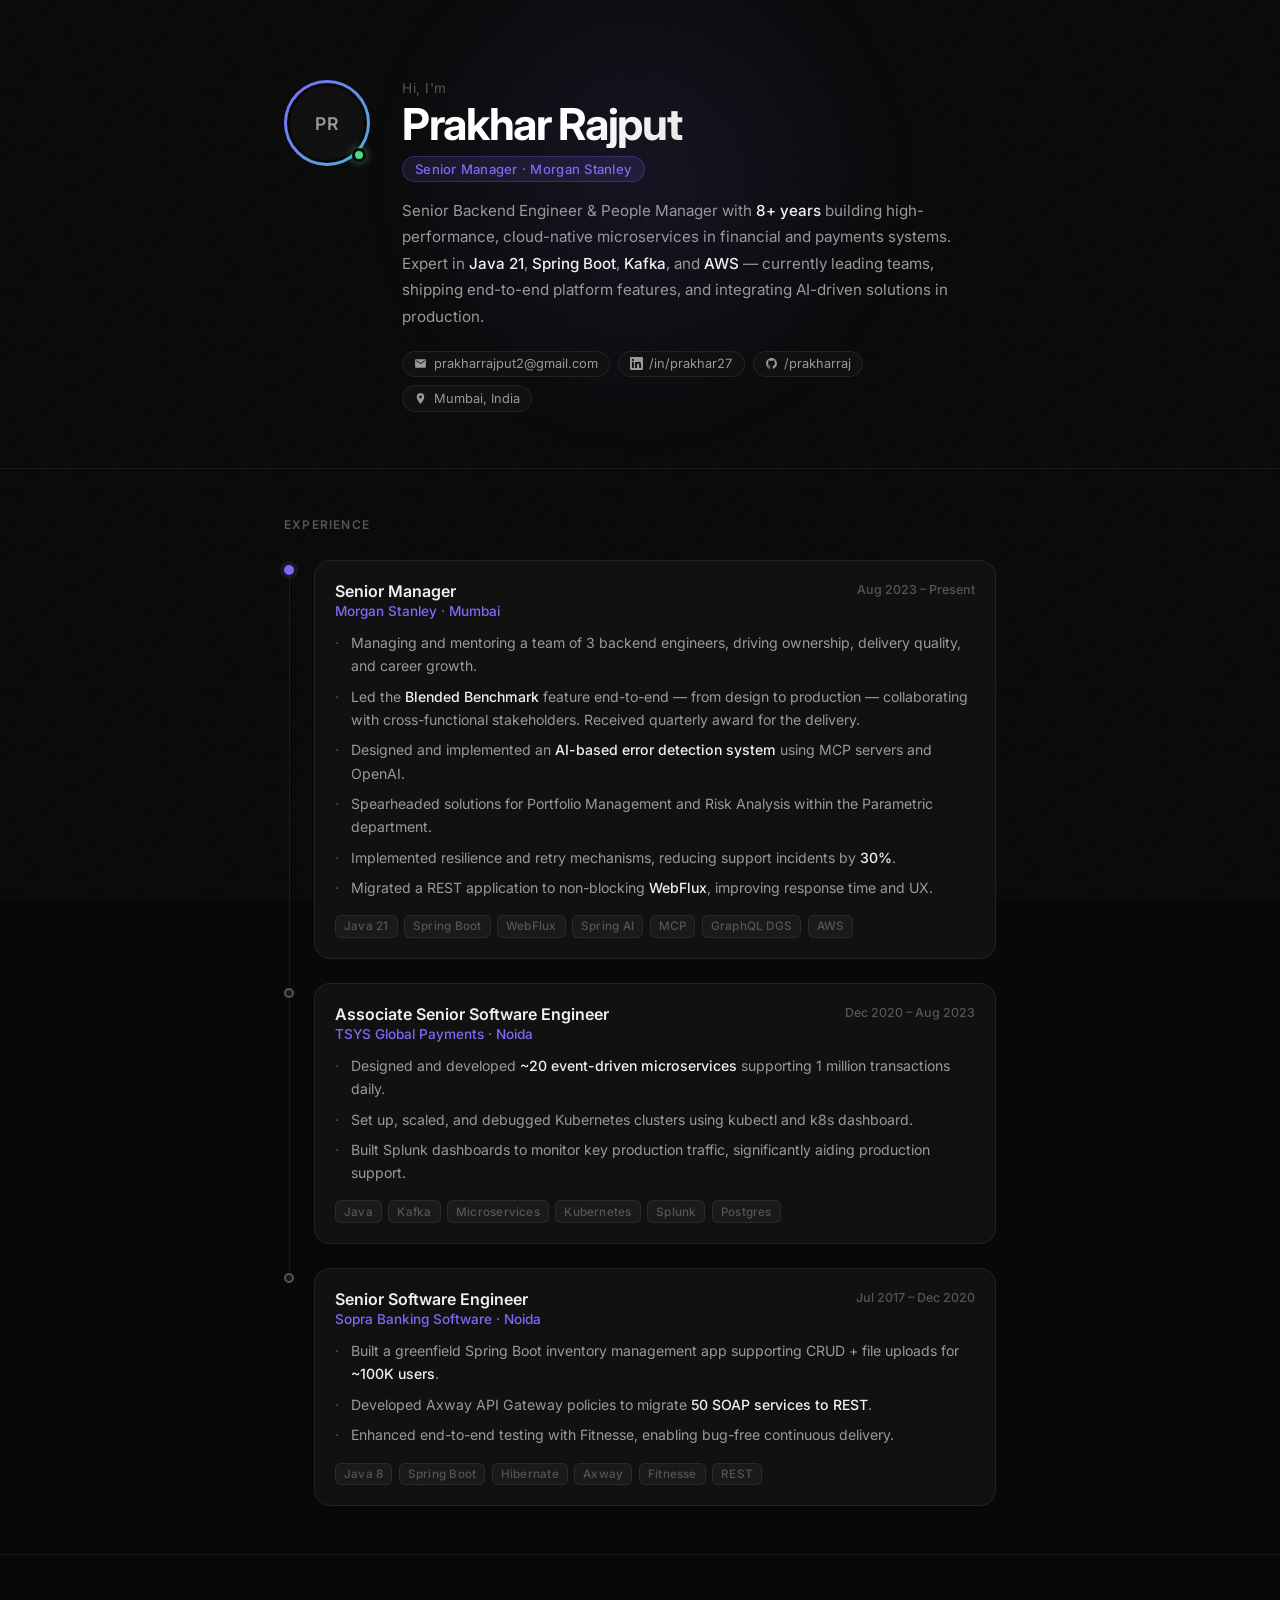
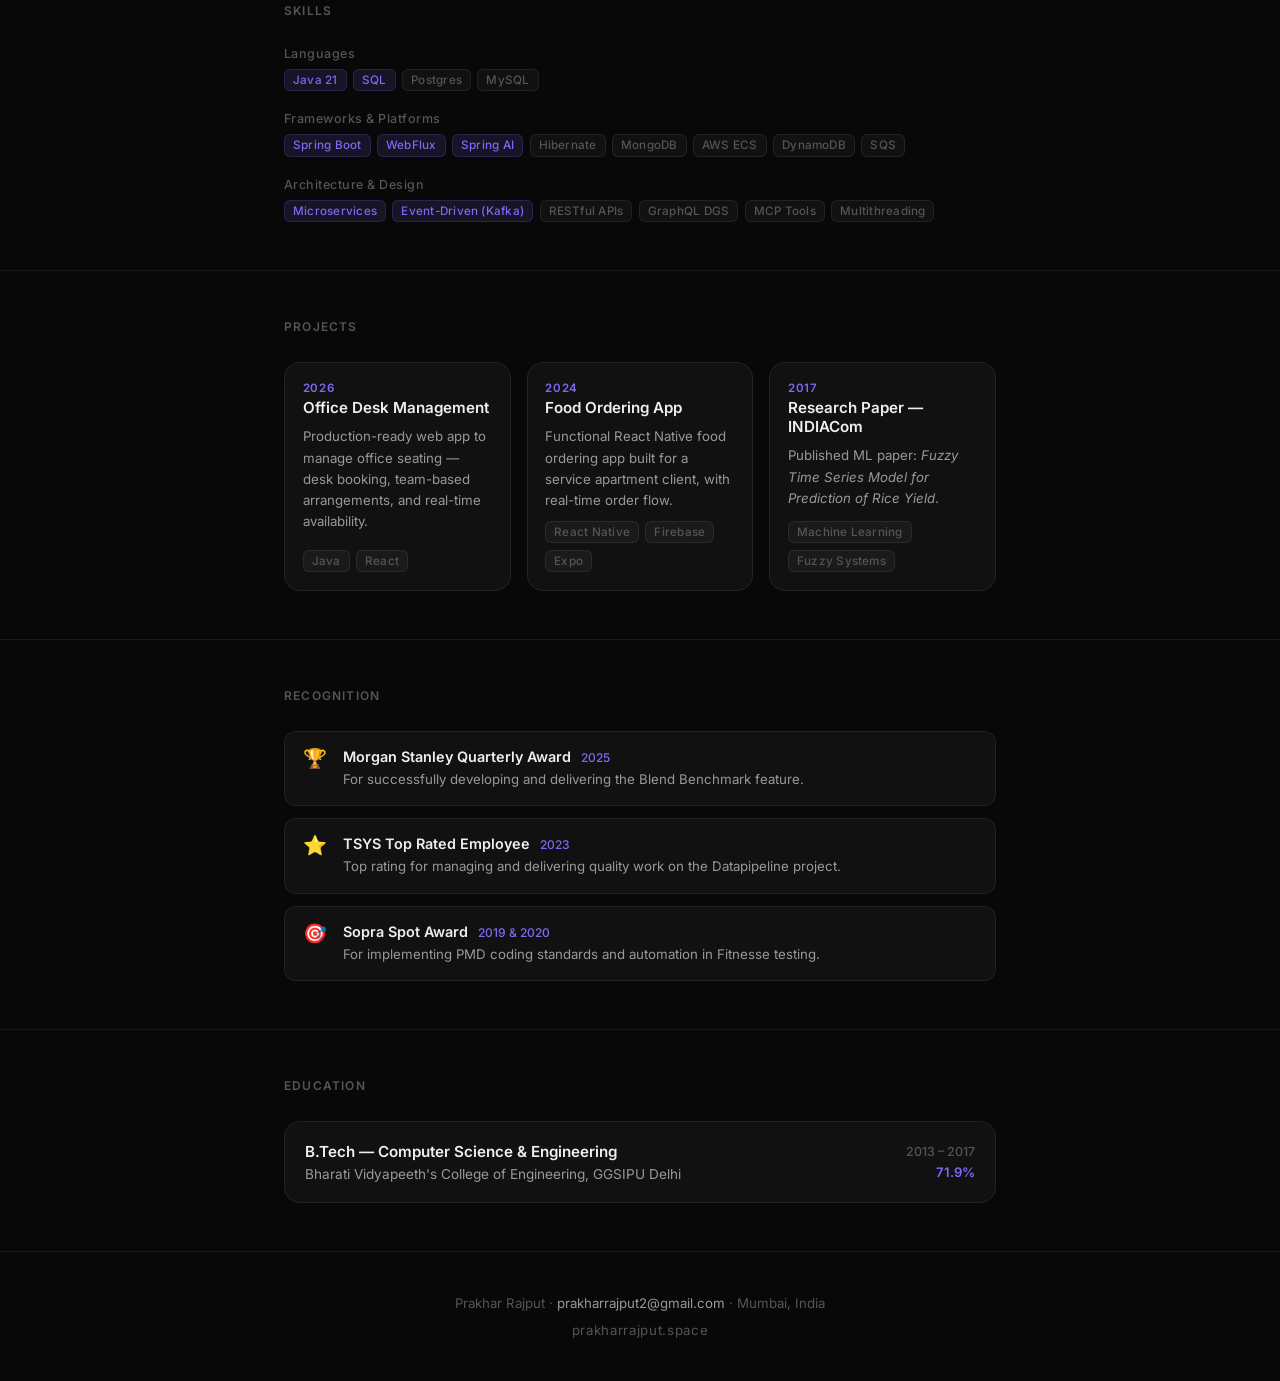
==== public/index.html @ 3f90a5e6 "fix: move site files to public/ to exclude node_modules from assets Co-authored-by: Cursor <cursorag" ====
<!DOCTYPE html>
<html lang="en">
<head>
  <meta charset="UTF-8" />
  <meta name="viewport" content="width=device-width, initial-scale=1.0" />
  <title>Prakhar Rajput — Senior Backend Engineer</title>
  <meta name="description" content="Senior Backend Engineer & People Manager with 8+ years in fintech. Java, Spring Boot, Kafka, AWS, AI." />
  <link rel="stylesheet" href="styles.css" />
  <link rel="preconnect" href="https://fonts.googleapis.com" />
  <link rel="preconnect" href="https://fonts.gstatic.com" crossorigin />
  <link href="https://fonts.googleapis.com/css2?family=Inter:wght@300;400;500;600;700&display=swap" rel="stylesheet" />
</head>
<body>
  <div class="noise"></div>

  <!-- ── HERO ── -->
  <section class="hero-section">
    <div class="container">
      <div class="hero-inner">
        <div class="avatar-wrap">
          <div class="avatar-ring">
            <div class="avatar">PR</div>
          </div>
          <div class="status-dot"></div>
        </div>

        <div class="hero-text">
          <p class="greeting">Hi, I'm</p>
          <h1 class="name">Prakhar Rajput</h1>
          <p class="title-badge">Senior Manager · Morgan Stanley</p>
          <p class="bio">
            Senior Backend Engineer &amp; People Manager with <strong>8+ years</strong> building
            high-performance, cloud-native microservices in financial and payments systems.
            Expert in <strong>Java 21</strong>, <strong>Spring Boot</strong>, <strong>Kafka</strong>, and <strong>AWS</strong> —
            currently leading teams, shipping end-to-end platform features,
            and integrating AI-driven solutions in production.
          </p>

          <div class="contact-row">
            <a href="mailto:prakharrajput2@gmail.com" class="contact-chip">
              <svg viewBox="0 0 24 24" fill="currentColor"><path d="M20 4H4c-1.1 0-2 .9-2 2v12c0 1.1.9 2 2 2h16c1.1 0 2-.9 2-2V6c0-1.1-.9-2-2-2zm0 4l-8 5-8-5V6l8 5 8-5v2z"/></svg>
              prakharrajput2@gmail.com
            </a>
            <a href="https://linkedin.com/in/prakhar27" target="_blank" rel="noopener" class="contact-chip">
              <svg viewBox="0 0 24 24" fill="currentColor"><path d="M20.447 20.452h-3.554v-5.569c0-1.328-.027-3.037-1.852-3.037-1.853 0-2.136 1.445-2.136 2.939v5.667H9.351V9h3.414v1.561h.046c.477-.9 1.637-1.85 3.37-1.85 3.601 0 4.267 2.37 4.267 5.455v6.286zM5.337 7.433a2.062 2.062 0 01-2.063-2.065 2.064 2.064 0 112.063 2.065zm1.782 13.019H3.555V9h3.564v11.452zM22.225 0H1.771C.792 0 0 .774 0 1.729v20.542C0 23.227.792 24 1.771 24h20.451C23.2 24 24 23.227 24 22.271V1.729C24 .774 23.2 0 22.222 0h.003z"/></svg>
              /in/prakhar27
            </a>
            <a href="https://github.com/prakharraj" target="_blank" rel="noopener" class="contact-chip">
              <svg viewBox="0 0 24 24" fill="currentColor"><path d="M12 2C6.477 2 2 6.484 2 12.017c0 4.425 2.865 8.18 6.839 9.504.5.092.682-.217.682-.483 0-.237-.008-.868-.013-1.703-2.782.605-3.369-1.343-3.369-1.343-.454-1.158-1.11-1.466-1.11-1.466-.908-.62.069-.608.069-.608 1.003.07 1.531 1.032 1.531 1.032.892 1.53 2.341 1.088 2.91.832.092-.647.35-1.088.636-1.338-2.22-.253-4.555-1.113-4.555-4.951 0-1.093.39-1.988 1.029-2.688-.103-.253-.446-1.272.098-2.65 0 0 .84-.27 2.75 1.026A9.564 9.564 0 0112 6.844c.85.004 1.705.115 2.504.337 1.909-1.296 2.747-1.027 2.747-1.027.546 1.379.202 2.398.1 2.651.64.7 1.028 1.595 1.028 2.688 0 3.848-2.339 4.695-4.566 4.943.359.309.678.92.678 1.855 0 1.338-.012 2.419-.012 2.747 0 .268.18.58.688.482A10.019 10.019 0 0022 12.017C22 6.484 17.522 2 12 2z"/></svg>
              /prakharraj
            </a>
            <span class="contact-chip location">
              <svg viewBox="0 0 24 24" fill="currentColor"><path d="M12 2C8.13 2 5 5.13 5 9c0 5.25 7 13 7 13s7-7.75 7-13c0-3.87-3.13-7-7-7zm0 9.5c-1.38 0-2.5-1.12-2.5-2.5s1.12-2.5 2.5-2.5 2.5 1.12 2.5 2.5-1.12 2.5-2.5 2.5z"/></svg>
              Mumbai, India
            </span>
          </div>
        </div>
      </div>
    </div>
  </section>

  <!-- ── EXPERIENCE ── -->
  <section class="section">
    <div class="container">
      <h2 class="section-title">Experience</h2>
      <div class="timeline">

        <div class="timeline-item">
          <div class="timeline-dot current"></div>
          <div class="timeline-card">
            <div class="job-header">
              <div>
                <h3 class="job-title">Senior Manager</h3>
                <p class="company">Morgan Stanley · Mumbai</p>
              </div>
              <span class="tenure">Aug 2023 – Present</span>
            </div>
            <ul class="bullets">
              <li>Managing and mentoring a team of 3 backend engineers, driving ownership, delivery quality, and career growth.</li>
              <li>Led the <strong>Blended Benchmark</strong> feature end-to-end — from design to production — collaborating with cross-functional stakeholders. Received quarterly award for the delivery.</li>
              <li>Designed and implemented an <strong>AI-based error detection system</strong> using MCP servers and OpenAI.</li>
              <li>Spearheaded solutions for Portfolio Management and Risk Analysis within the Parametric department.</li>
              <li>Implemented resilience and retry mechanisms, reducing support incidents by <strong>30%</strong>.</li>
              <li>Migrated a REST application to non-blocking <strong>WebFlux</strong>, improving response time and UX.</li>
            </ul>
            <div class="tag-row">
              <span class="tag">Java 21</span><span class="tag">Spring Boot</span><span class="tag">WebFlux</span><span class="tag">Spring AI</span><span class="tag">MCP</span><span class="tag">GraphQL DGS</span><span class="tag">AWS</span>
            </div>
          </div>
        </div>

        <div class="timeline-item">
          <div class="timeline-dot"></div>
          <div class="timeline-card">
            <div class="job-header">
              <div>
                <h3 class="job-title">Associate Senior Software Engineer</h3>
                <p class="company">TSYS Global Payments · Noida</p>
              </div>
              <span class="tenure">Dec 2020 – Aug 2023</span>
            </div>
            <ul class="bullets">
              <li>Designed and developed <strong>~20 event-driven microservices</strong> supporting 1 million transactions daily.</li>
              <li>Set up, scaled, and debugged Kubernetes clusters using kubectl and k8s dashboard.</li>
              <li>Built Splunk dashboards to monitor key production traffic, significantly aiding production support.</li>
            </ul>
            <div class="tag-row">
              <span class="tag">Java</span><span class="tag">Kafka</span><span class="tag">Microservices</span><span class="tag">Kubernetes</span><span class="tag">Splunk</span><span class="tag">Postgres</span>
            </div>
          </div>
        </div>

        <div class="timeline-item">
          <div class="timeline-dot"></div>
          <div class="timeline-card">
            <div class="job-header">
              <div>
                <h3 class="job-title">Senior Software Engineer</h3>
                <p class="company">Sopra Banking Software · Noida</p>
              </div>
              <span class="tenure">Jul 2017 – Dec 2020</span>
            </div>
            <ul class="bullets">
              <li>Built a greenfield Spring Boot inventory management app supporting CRUD + file uploads for <strong>~100K users</strong>.</li>
              <li>Developed Axway API Gateway policies to migrate <strong>50 SOAP services to REST</strong>.</li>
              <li>Enhanced end-to-end testing with Fitnesse, enabling bug-free continuous delivery.</li>
            </ul>
            <div class="tag-row">
              <span class="tag">Java 8</span><span class="tag">Spring Boot</span><span class="tag">Hibernate</span><span class="tag">Axway</span><span class="tag">Fitnesse</span><span class="tag">REST</span>
            </div>
          </div>
        </div>

      </div>
    </div>
  </section>

  <!-- ── SKILLS ── -->
  <section class="section">
    <div class="container">
      <h2 class="section-title">Skills</h2>
      <div class="skills-grid">
        <div class="skill-group">
          <p class="skill-label">Languages</p>
          <div class="tag-row">
            <span class="tag accent">Java 21</span>
            <span class="tag accent">SQL</span>
            <span class="tag">Postgres</span>
            <span class="tag">MySQL</span>
          </div>
        </div>
        <div class="skill-group">
          <p class="skill-label">Frameworks & Platforms</p>
          <div class="tag-row">
            <span class="tag accent">Spring Boot</span>
            <span class="tag accent">WebFlux</span>
            <span class="tag accent">Spring AI</span>
            <span class="tag">Hibernate</span>
            <span class="tag">MongoDB</span>
            <span class="tag">AWS ECS</span>
            <span class="tag">DynamoDB</span>
            <span class="tag">SQS</span>
          </div>
        </div>
        <div class="skill-group">
          <p class="skill-label">Architecture & Design</p>
          <div class="tag-row">
            <span class="tag accent">Microservices</span>
            <span class="tag accent">Event-Driven (Kafka)</span>
            <span class="tag">RESTful APIs</span>
            <span class="tag">GraphQL DGS</span>
            <span class="tag">MCP Tools</span>
            <span class="tag">Multithreading</span>
          </div>
        </div>
      </div>
    </div>
  </section>

  <!-- ── PROJECTS ── -->
  <section class="section">
    <div class="container">
      <h2 class="section-title">Projects</h2>
      <div class="projects-grid">

        <div class="project-card">
          <div class="project-header">
            <span class="project-year">2026</span>
            <h3 class="project-name">Office Desk Management</h3>
          </div>
          <p class="project-desc">Production-ready web app to manage office seating — desk booking, team-based arrangements, and real-time availability.</p>
          <div class="tag-row"><span class="tag">Java</span><span class="tag">React</span></div>
        </div>

        <div class="project-card">
          <div class="project-header">
            <span class="project-year">2024</span>
            <h3 class="project-name">Food Ordering App</h3>
          </div>
          <p class="project-desc">Functional React Native food ordering app built for a service apartment client, with real-time order flow.</p>
          <div class="tag-row"><span class="tag">React Native</span><span class="tag">Firebase</span><span class="tag">Expo</span></div>
        </div>

        <div class="project-card">
          <div class="project-header">
            <span class="project-year">2017</span>
            <h3 class="project-name">Research Paper — INDIACom</h3>
          </div>
          <p class="project-desc">Published ML paper: <em>Fuzzy Time Series Model for Prediction of Rice Yield</em>.</p>
          <div class="tag-row"><span class="tag">Machine Learning</span><span class="tag">Fuzzy Systems</span></div>
        </div>

      </div>
    </div>
  </section>

  <!-- ── ACHIEVEMENTS ── -->
  <section class="section">
    <div class="container">
      <h2 class="section-title">Recognition</h2>
      <div class="awards-list">
        <div class="award-item">
          <div class="award-icon">🏆</div>
          <div>
            <p class="award-title">Morgan Stanley Quarterly Award <span class="award-year">2025</span></p>
            <p class="award-desc">For successfully developing and delivering the Blend Benchmark feature.</p>
          </div>
        </div>
        <div class="award-item">
          <div class="award-icon">⭐</div>
          <div>
            <p class="award-title">TSYS Top Rated Employee <span class="award-year">2023</span></p>
            <p class="award-desc">Top rating for managing and delivering quality work on the Datapipeline project.</p>
          </div>
        </div>
        <div class="award-item">
          <div class="award-icon">🎯</div>
          <div>
            <p class="award-title">Sopra Spot Award <span class="award-year">2019 &amp; 2020</span></p>
            <p class="award-desc">For implementing PMD coding standards and automation in Fitnesse testing.</p>
          </div>
        </div>
      </div>
    </div>
  </section>

  <!-- ── EDUCATION ── -->
  <section class="section">
    <div class="container">
      <h2 class="section-title">Education</h2>
      <div class="edu-card">
        <div>
          <h3 class="edu-degree">B.Tech — Computer Science &amp; Engineering</h3>
          <p class="edu-school">Bharati Vidyapeeth's College of Engineering, GGSIPU Delhi</p>
        </div>
        <div class="edu-meta">
          <span class="tenure">2013 – 2017</span>
          <span class="edu-grade">71.9%</span>
        </div>
      </div>
    </div>
  </section>

  <!-- ── FOOTER ── -->
  <footer class="footer">
    <div class="container">
      <p>Prakhar Rajput · <a href="mailto:prakharrajput2@gmail.com">prakharrajput2@gmail.com</a> · Mumbai, India</p>
      <p class="footer-sub">prakharrajput.space</p>
    </div>
  </footer>

  <script src="app.js"></script>
</body>
</html>
---- public/styles.css ----
*, *::before, *::after {
  box-sizing: border-box;
  margin: 0;
  padding: 0;
}

:root {
  --bg: #080808;
  --surface: #111111;
  --surface-hover: #161616;
  --border: rgba(255, 255, 255, 0.07);
  --border-hover: rgba(255, 255, 255, 0.14);
  --text-primary: #efefef;
  --text-secondary: #999;
  --text-muted: #555;
  --accent: #7c6af7;
  --accent-dim: rgba(124, 106, 247, 0.12);
  --green: #4ade80;
  --radius: 12px;
  --radius-lg: 16px;
}

html {
  font-family: 'Inter', system-ui, -apple-system, sans-serif;
  background: var(--bg);
  color: var(--text-primary);
  scroll-behavior: smooth;
  -webkit-font-smoothing: antialiased;
}

/* noise grain overlay */
.noise {
  position: fixed;
  inset: 0;
  background-image: url("data:image/svg+xml,%3Csvg viewBox='0 0 256 256' xmlns='http://www.w3.org/2000/svg'%3E%3Cfilter id='n'%3E%3CfeTurbulence type='fractalNoise' baseFrequency='0.85' numOctaves='4' stitchTiles='stitch'/%3E%3C/filter%3E%3Crect width='100%25' height='100%25' filter='url(%23n)' opacity='0.035'/%3E%3C/svg%3E");
  background-size: 200px;
  pointer-events: none;
  z-index: 0;
}

.container {
  position: relative;
  z-index: 1;
  width: 100%;
  max-width: 760px;
  margin: 0 auto;
  padding: 0 1.5rem;
}

/* ── HERO ── */
.hero-section {
  padding: 5rem 0 3.5rem;
  position: relative;
}

.hero-section::after {
  content: '';
  position: absolute;
  top: -120px;
  left: 50%;
  transform: translateX(-50%);
  width: 600px;
  height: 600px;
  background: radial-gradient(circle, rgba(124, 106, 247, 0.1) 0%, transparent 65%);
  pointer-events: none;
  z-index: 0;
}

.hero-inner {
  display: flex;
  gap: 2rem;
  align-items: flex-start;
}

.avatar-wrap {
  position: relative;
  flex-shrink: 0;
  opacity: 0;
  animation: fadeUp 0.6s ease 0.05s forwards;
}

.avatar-ring {
  padding: 3px;
  border-radius: 50%;
  background: linear-gradient(135deg, var(--accent), #50b4dc);
}

.avatar {
  width: 80px;
  height: 80px;
  border-radius: 50%;
  background: var(--surface);
  border: 3px solid var(--bg);
  display: flex;
  align-items: center;
  justify-content: center;
  font-size: 1.1rem;
  font-weight: 600;
  letter-spacing: 0.04em;
  color: var(--text-secondary);
}

.status-dot {
  position: absolute;
  bottom: 4px;
  right: 4px;
  width: 14px;
  height: 14px;
  background: var(--green);
  border-radius: 50%;
  border: 3px solid var(--bg);
  box-shadow: 0 0 8px rgba(74, 222, 128, 0.6);
}

.hero-text {
  flex: 1;
  opacity: 0;
  animation: fadeUp 0.6s ease 0.15s forwards;
}

.greeting {
  font-size: 0.85rem;
  color: var(--text-muted);
  margin-bottom: 0.25rem;
  letter-spacing: 0.04em;
}

.name {
  font-size: clamp(2rem, 6vw, 2.75rem);
  font-weight: 700;
  letter-spacing: -0.03em;
  line-height: 1.1;
  background: linear-gradient(135deg, #fff 30%, #aaa);
  -webkit-background-clip: text;
  -webkit-text-fill-color: transparent;
  background-clip: text;
  margin-bottom: 0.45rem;
}

.title-badge {
  display: inline-block;
  font-size: 0.82rem;
  font-weight: 500;
  color: var(--accent);
  background: var(--accent-dim);
  border: 1px solid rgba(124, 106, 247, 0.25);
  border-radius: 99px;
  padding: 0.25rem 0.75rem;
  margin-bottom: 1rem;
  letter-spacing: 0.02em;
}

.bio {
  font-size: 0.95rem;
  line-height: 1.75;
  color: var(--text-secondary);
  margin-bottom: 1.25rem;
}

.bio strong {
  color: var(--text-primary);
  font-weight: 500;
}

.contact-row {
  display: flex;
  flex-wrap: wrap;
  gap: 0.5rem;
}

.contact-chip {
  display: inline-flex;
  align-items: center;
  gap: 0.4rem;
  font-size: 0.8rem;
  color: var(--text-secondary);
  background: var(--surface);
  border: 1px solid var(--border);
  border-radius: 99px;
  padding: 0.3rem 0.7rem;
  text-decoration: none;
  transition: border-color 0.2s, color 0.2s, background 0.2s;
}

.contact-chip svg {
  width: 13px;
  height: 13px;
  flex-shrink: 0;
}

.contact-chip:not(.location):hover {
  border-color: var(--border-hover);
  color: var(--text-primary);
  background: var(--surface-hover);
}

.contact-chip.location {
  cursor: default;
}

/* ── SECTIONS ── */
.section {
  padding: 3rem 0;
  border-top: 1px solid var(--border);
}

.section-title {
  font-size: 0.75rem;
  font-weight: 600;
  letter-spacing: 0.1em;
  text-transform: uppercase;
  color: var(--text-muted);
  margin-bottom: 1.75rem;
}

/* ── TIMELINE ── */
.timeline {
  display: flex;
  flex-direction: column;
  gap: 0;
}

.timeline-item {
  display: flex;
  gap: 1.25rem;
  position: relative;
}

.timeline-item:not(:last-child) .timeline-card {
  margin-bottom: 1.5rem;
}

.timeline-dot {
  flex-shrink: 0;
  margin-top: 0.35rem;
  width: 10px;
  height: 10px;
  border-radius: 50%;
  background: var(--border);
  border: 2px solid var(--text-muted);
  position: relative;
  z-index: 1;
}

.timeline-dot.current {
  background: var(--accent);
  border-color: var(--accent);
  box-shadow: 0 0 0 4px var(--accent-dim);
}

.timeline-item:not(:last-child)::before {
  content: '';
  position: absolute;
  left: 4.5px;
  top: 16px;
  bottom: -4px;
  width: 1px;
  background: var(--border);
}

.timeline-card {
  flex: 1;
  background: var(--surface);
  border: 1px solid var(--border);
  border-radius: var(--radius-lg);
  padding: 1.25rem;
  transition: border-color 0.2s;
}

.timeline-card:hover {
  border-color: var(--border-hover);
}

.job-header {
  display: flex;
  justify-content: space-between;
  align-items: flex-start;
  gap: 1rem;
  margin-bottom: 0.75rem;
  flex-wrap: wrap;
}

.job-title {
  font-size: 1rem;
  font-weight: 600;
  color: var(--text-primary);
  margin-bottom: 0.15rem;
}

.company {
  font-size: 0.85rem;
  color: var(--accent);
  font-weight: 500;
}

.tenure {
  font-size: 0.78rem;
  color: var(--text-muted);
  white-space: nowrap;
  margin-top: 0.1rem;
  font-weight: 500;
}

.bullets {
  list-style: none;
  padding: 0;
  margin: 0 0 1rem;
  display: flex;
  flex-direction: column;
  gap: 0.45rem;
}

.bullets li {
  font-size: 0.88rem;
  line-height: 1.65;
  color: var(--text-secondary);
  padding-left: 1rem;
  position: relative;
}

.bullets li::before {
  content: '·';
  position: absolute;
  left: 0;
  color: var(--text-muted);
}

.bullets li strong {
  color: var(--text-primary);
  font-weight: 500;
}

/* ── TAGS ── */
.tag-row {
  display: flex;
  flex-wrap: wrap;
  gap: 0.4rem;
}

.tag {
  font-size: 0.73rem;
  font-weight: 500;
  color: var(--text-muted);
  background: rgba(255,255,255,0.04);
  border: 1px solid var(--border);
  border-radius: 6px;
  padding: 0.2rem 0.5rem;
  letter-spacing: 0.02em;
}

.tag.accent {
  color: var(--accent);
  background: var(--accent-dim);
  border-color: rgba(124, 106, 247, 0.2);
}

/* ── SKILLS ── */
.skills-grid {
  display: flex;
  flex-direction: column;
  gap: 1.25rem;
}

.skill-group {
  display: flex;
  flex-direction: column;
  gap: 0.5rem;
}

.skill-label {
  font-size: 0.78rem;
  font-weight: 500;
  color: var(--text-muted);
  letter-spacing: 0.04em;
}

/* ── PROJECTS ── */
.projects-grid {
  display: grid;
  grid-template-columns: repeat(auto-fill, minmax(220px, 1fr));
  gap: 1rem;
}

.project-card {
  background: var(--surface);
  border: 1px solid var(--border);
  border-radius: var(--radius-lg);
  padding: 1.1rem;
  display: flex;
  flex-direction: column;
  gap: 0.6rem;
  transition: border-color 0.2s, transform 0.2s;
}

.project-card:hover {
  border-color: var(--border-hover);
  transform: translateY(-2px);
}

.project-header {
  display: flex;
  flex-direction: column;
  gap: 0.2rem;
}

.project-year {
  font-size: 0.72rem;
  font-weight: 600;
  color: var(--accent);
  letter-spacing: 0.06em;
}

.project-name {
  font-size: 0.95rem;
  font-weight: 600;
  color: var(--text-primary);
}

.project-desc {
  font-size: 0.83rem;
  line-height: 1.6;
  color: var(--text-secondary);
  flex: 1;
}

.project-desc em {
  font-style: italic;
  color: var(--text-secondary);
}

/* ── AWARDS ── */
.awards-list {
  display: flex;
  flex-direction: column;
  gap: 0.75rem;
}

.award-item {
  display: flex;
  gap: 1rem;
  align-items: flex-start;
  background: var(--surface);
  border: 1px solid var(--border);
  border-radius: var(--radius);
  padding: 1rem 1.1rem;
}

.award-icon {
  font-size: 1.2rem;
  flex-shrink: 0;
  line-height: 1;
  margin-top: 0.05rem;
}

.award-title {
  font-size: 0.9rem;
  font-weight: 600;
  color: var(--text-primary);
  margin-bottom: 0.25rem;
}

.award-year {
  font-size: 0.75rem;
  font-weight: 500;
  color: var(--accent);
  margin-left: 0.4rem;
}

.award-desc {
  font-size: 0.83rem;
  color: var(--text-secondary);
  line-height: 1.55;
}

/* ── EDUCATION ── */
.edu-card {
  background: var(--surface);
  border: 1px solid var(--border);
  border-radius: var(--radius-lg);
  padding: 1.25rem;
  display: flex;
  justify-content: space-between;
  align-items: flex-start;
  gap: 1rem;
  flex-wrap: wrap;
}

.edu-degree {
  font-size: 0.95rem;
  font-weight: 600;
  color: var(--text-primary);
  margin-bottom: 0.3rem;
}

.edu-school {
  font-size: 0.85rem;
  color: var(--text-secondary);
}

.edu-meta {
  display: flex;
  flex-direction: column;
  align-items: flex-end;
  gap: 0.3rem;
}

.edu-grade {
  font-size: 0.82rem;
  font-weight: 600;
  color: var(--accent);
}

/* ── FOOTER ── */
.footer {
  padding: 2.5rem 0;
  border-top: 1px solid var(--border);
  text-align: center;
}

.footer p {
  font-size: 0.83rem;
  color: var(--text-muted);
  line-height: 1.7;
}

.footer a {
  color: var(--text-secondary);
  text-decoration: none;
  transition: color 0.2s;
}

.footer a:hover {
  color: var(--text-primary);
}

.footer-sub {
  font-size: 0.75rem;
  color: var(--text-muted);
  letter-spacing: 0.05em;
  margin-top: 0.25rem;
}

/* ── ANIMATIONS ── */
@keyframes fadeUp {
  from { opacity: 0; transform: translateY(20px); }
  to   { opacity: 1; transform: translateY(0); }
}

.section {
  opacity: 0;
  animation: fadeUp 0.5s ease forwards;
}

/* ── RESPONSIVE ── */
@media (max-width: 600px) {
  .hero-inner {
    flex-direction: column;
    gap: 1.25rem;
  }

  .hero-section {
    padding: 3rem 0 2.5rem;
  }

  .job-header {
    flex-direction: column;
    gap: 0.25rem;
  }

  .edu-card {
    flex-direction: column;
  }

  .edu-meta {
    align-items: flex-start;
    flex-direction: row;
    gap: 0.75rem;
  }

  .projects-grid {
    grid-template-columns: 1fr;
  }
}
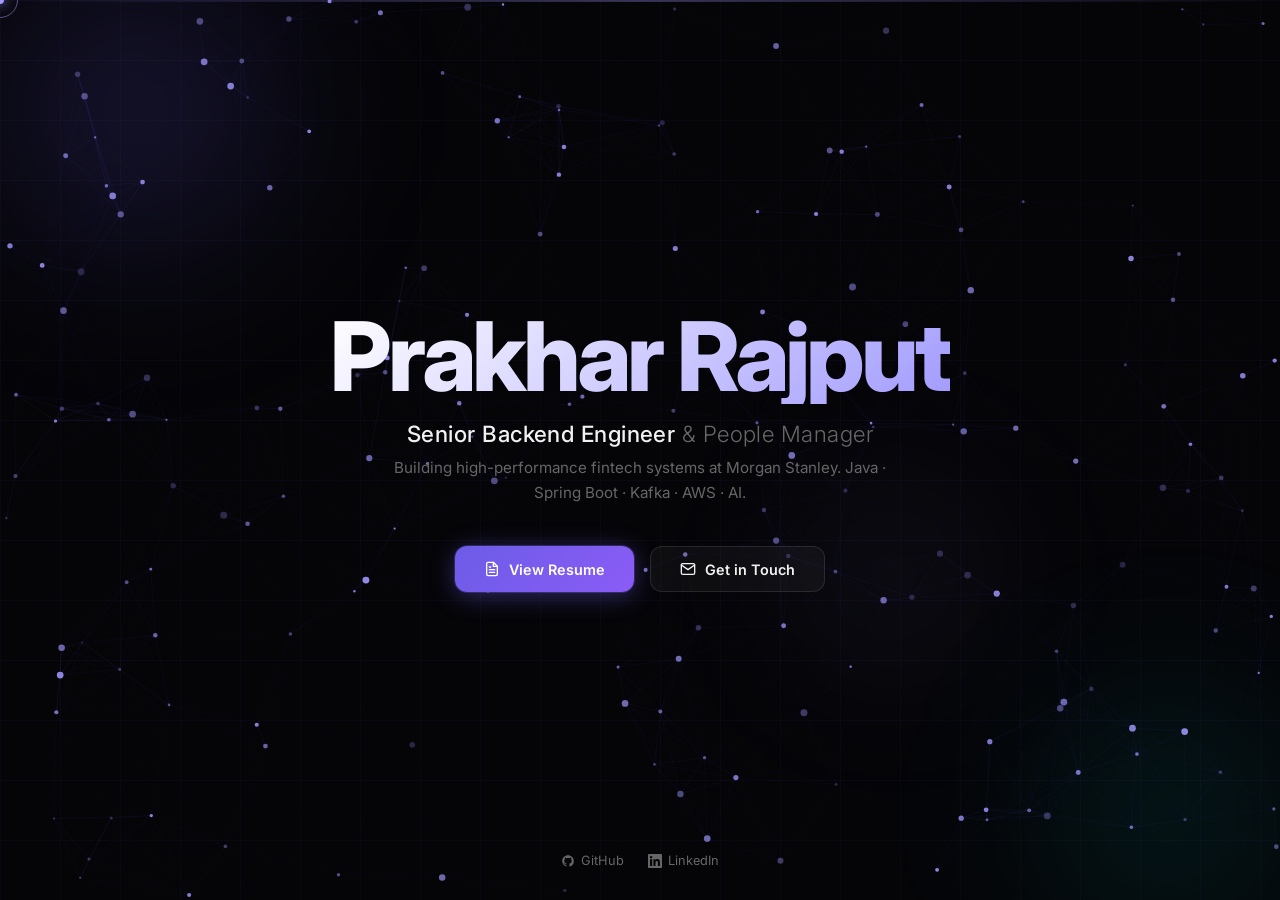
==== commit d5cd1adc: "add futuristic homepage with particle effects and custom cursor Co-authored-by: Cursor <cursoragent@" ====
--- a/public/index.html
+++ b/public/index.html
@@ -3,272 +3,536 @@
 <head>
   <meta charset="UTF-8" />
   <meta name="viewport" content="width=device-width, initial-scale=1.0" />
-  <title>Prakhar Rajput — Senior Backend Engineer</title>
-  <meta name="description" content="Senior Backend Engineer & People Manager with 8+ years in fintech. Java, Spring Boot, Kafka, AWS, AI." />
-  <link rel="stylesheet" href="styles.css" />
+  <title>Prakhar Rajput</title>
+  <meta name="description" content="Senior Backend Engineer. Building the future of fintech." />
   <link rel="preconnect" href="https://fonts.googleapis.com" />
   <link rel="preconnect" href="https://fonts.gstatic.com" crossorigin />
-  <link href="https://fonts.googleapis.com/css2?family=Inter:wght@300;400;500;600;700&display=swap" rel="stylesheet" />
+  <link href="https://fonts.googleapis.com/css2?family=Inter:wght@300;400;500;600;700;800&family=JetBrains+Mono:wght@400;500&display=swap" rel="stylesheet" />
+  <style>
+    *, *::before, *::after { box-sizing: border-box; margin: 0; padding: 0; }
+
+    :root {
+      --bg: #050508;
+      --accent: #6c5ce7;
+      --accent-light: #a29bfe;
+      --cyan: #00cec9;
+      --text: #f1f1f1;
+      --text-dim: #666;
+      --glow: rgba(108, 92, 231, 0.4);
+    }
+
+    html, body {
+      height: 100%;
+      font-family: 'Inter', system-ui, sans-serif;
+      background: var(--bg);
+      color: var(--text);
+      overflow: hidden;
+      -webkit-font-smoothing: antialiased;
+      cursor: none;
+    }
+
+    .cursor-dot {
+      position: fixed;
+      width: 8px;
+      height: 8px;
+      background: var(--accent-light);
+      border-radius: 50%;
+      pointer-events: none;
+      z-index: 9999;
+      transform: translate(-50%, -50%);
+      transition: transform 0.05s ease, opacity 0.2s;
+      box-shadow: 0 0 12px var(--accent-light);
+    }
+
+    .cursor-ring {
+      position: fixed;
+      width: 36px;
+      height: 36px;
+      border: 1.5px solid rgba(162, 155, 254, 0.5);
+      border-radius: 50%;
+      pointer-events: none;
+      z-index: 9998;
+      transform: translate(-50%, -50%);
+      transition: width 0.3s ease, height 0.3s ease, border-color 0.3s ease;
+    }
+
+    .cursor-ring.hover {
+      width: 52px;
+      height: 52px;
+      border-color: var(--cyan);
+    }
+
+    .cursor-dot.hover {
+      transform: translate(-50%, -50%) scale(1.8);
+      background: var(--cyan);
+      box-shadow: 0 0 20px var(--cyan);
+    }
+
+    a, .btn { cursor: none; }
+
+    /* ── Animated grid background ── */
+    .grid-bg {
+      position: fixed;
+      inset: 0;
+      background-image:
+        linear-gradient(rgba(108, 92, 231, 0.05) 1px, transparent 1px),
+        linear-gradient(90deg, rgba(108, 92, 231, 0.05) 1px, transparent 1px);
+      background-size: 60px 60px;
+      animation: gridMove 20s linear infinite;
+      z-index: 0;
+    }
+
+    @keyframes gridMove {
+      0% { transform: translate(0, 0); }
+      100% { transform: translate(60px, 60px); }
+    }
+
+    /* ── Floating orbs ── */
+    .orb {
+      position: fixed;
+      border-radius: 50%;
+      filter: blur(80px);
+      pointer-events: none;
+      z-index: 0;
+      animation: float 8s ease-in-out infinite;
+    }
+
+    .orb-1 {
+      width: 400px;
+      height: 400px;
+      background: radial-gradient(circle, rgba(108, 92, 231, 0.25), transparent 70%);
+      top: -10%;
+      left: -5%;
+      animation-delay: 0s;
+    }
+
+    .orb-2 {
+      width: 350px;
+      height: 350px;
+      background: radial-gradient(circle, rgba(0, 206, 201, 0.15), transparent 70%);
+      bottom: -10%;
+      right: -5%;
+      animation-delay: -4s;
+    }
+
+    .orb-3 {
+      width: 250px;
+      height: 250px;
+      background: radial-gradient(circle, rgba(162, 155, 254, 0.12), transparent 70%);
+      top: 50%;
+      left: 60%;
+      animation-delay: -2s;
+    }
+
+    @keyframes float {
+      0%, 100% { transform: translate(0, 0) scale(1); }
+      33% { transform: translate(20px, -15px) scale(1.05); }
+      66% { transform: translate(-10px, 10px) scale(0.95); }
+    }
+
+    /* ── Particle canvas ── */
+    #particles {
+      position: fixed;
+      inset: 0;
+      z-index: 0;
+    }
+
+    /* ── Main content ── */
+    .wrapper {
+      position: relative;
+      z-index: 1;
+      height: 100%;
+      display: flex;
+      flex-direction: column;
+      align-items: center;
+      justify-content: center;
+      text-align: center;
+      padding: 2rem;
+    }
+
+    /* ── Terminal-style badge ── */
+    .terminal-badge {
+      display: inline-flex;
+      align-items: center;
+      gap: 0.5rem;
+      font-family: 'JetBrains Mono', monospace;
+      font-size: 0.75rem;
+      color: var(--cyan);
+      background: rgba(0, 206, 201, 0.06);
+      border: 1px solid rgba(0, 206, 201, 0.2);
+      border-radius: 99px;
+      padding: 0.4rem 1rem;
+      margin-bottom: 2rem;
+      opacity: 0;
+      animation: fadeIn 0.8s ease 0.2s forwards;
+    }
+
+    .terminal-badge::before {
+      content: '';
+      width: 6px;
+      height: 6px;
+      background: var(--cyan);
+      border-radius: 50%;
+      box-shadow: 0 0 8px var(--cyan);
+      animation: pulse 2s ease-in-out infinite;
+    }
+
+    @keyframes pulse {
+      0%, 100% { opacity: 1; }
+      50% { opacity: 0.4; }
+    }
+
+    /* ── Name ── */
+    .hero-name {
+      font-size: clamp(3rem, 10vw, 6rem);
+      font-weight: 800;
+      letter-spacing: -0.04em;
+      line-height: 1;
+      margin-bottom: 1rem;
+      opacity: 0;
+      animation: fadeUp 0.8s ease 0.4s forwards;
+      background: linear-gradient(135deg, #fff 0%, var(--accent-light) 50%, var(--cyan) 100%);
+      background-size: 200% 200%;
+      -webkit-background-clip: text;
+      -webkit-text-fill-color: transparent;
+      background-clip: text;
+      animation: fadeUp 0.8s ease 0.4s forwards, gradientShift 6s ease-in-out infinite;
+    }
+
+    @keyframes gradientShift {
+      0%, 100% { background-position: 0% 50%; }
+      50% { background-position: 100% 50%; }
+    }
+
+    /* ── Subtitle ── */
+    .hero-subtitle {
+      font-size: clamp(1rem, 3vw, 1.4rem);
+      font-weight: 300;
+      color: var(--text-dim);
+      letter-spacing: 0.02em;
+      margin-bottom: 0.5rem;
+      opacity: 0;
+      animation: fadeUp 0.8s ease 0.6s forwards;
+    }
+
+    .hero-subtitle strong {
+      color: var(--text);
+      font-weight: 500;
+    }
+
+    .hero-tagline {
+      font-size: 0.95rem;
+      color: var(--text-dim);
+      max-width: 500px;
+      line-height: 1.7;
+      margin-bottom: 2.5rem;
+      opacity: 0;
+      animation: fadeUp 0.8s ease 0.75s forwards;
+    }
+
+    /* ── CTA Buttons ── */
+    .cta-group {
+      display: flex;
+      gap: 1rem;
+      flex-wrap: wrap;
+      justify-content: center;
+      opacity: 0;
+      animation: fadeUp 0.8s ease 0.9s forwards;
+    }
+
+    .btn {
+      position: relative;
+      display: inline-flex;
+      align-items: center;
+      gap: 0.6rem;
+      padding: 0.85rem 1.8rem;
+      font-family: 'Inter', sans-serif;
+      font-size: 0.9rem;
+      font-weight: 600;
+      text-decoration: none;
+      border-radius: 12px;
+      cursor: pointer;
+      transition: all 0.3s ease;
+      overflow: hidden;
+    }
+
+    .btn-primary {
+      color: #fff;
+      background: linear-gradient(135deg, var(--accent), #8b5cf6);
+      border: none;
+      box-shadow: 0 4px 24px var(--glow), 0 0 0 1px rgba(108, 92, 231, 0.3);
+    }
+
+    .btn-primary::before {
+      content: '';
+      position: absolute;
+      inset: 0;
+      background: linear-gradient(135deg, rgba(255,255,255,0.15), transparent);
+      opacity: 0;
+      transition: opacity 0.3s;
+    }
+
+    .btn-primary:hover {
+      transform: translateY(-2px);
+      box-shadow: 0 8px 40px var(--glow), 0 0 0 1px rgba(108, 92, 231, 0.5);
+    }
+
+    .btn-primary:hover::before {
+      opacity: 1;
+    }
+
+    .btn-ghost {
+      color: var(--text);
+      background: rgba(255, 255, 255, 0.04);
+      border: 1px solid rgba(255, 255, 255, 0.1);
+    }
+
+    .btn-ghost:hover {
+      background: rgba(255, 255, 255, 0.08);
+      border-color: rgba(255, 255, 255, 0.2);
+      transform: translateY(-2px);
+    }
+
+    .btn svg {
+      width: 16px;
+      height: 16px;
+    }
+
+    /* ── Bottom links ── */
+    .bottom-links {
+      position: absolute;
+      bottom: 2rem;
+      display: flex;
+      gap: 1.5rem;
+      opacity: 0;
+      animation: fadeIn 0.8s ease 1.2s forwards;
+    }
+
+    .bottom-links a {
+      display: inline-flex;
+      align-items: center;
+      gap: 0.4rem;
+      font-size: 0.8rem;
+      color: var(--text-dim);
+      text-decoration: none;
+      transition: color 0.2s;
+    }
+
+    .bottom-links a:hover {
+      color: var(--text);
+    }
+
+    .bottom-links a svg {
+      width: 14px;
+      height: 14px;
+    }
+
+    /* ── Scanline effect ── */
+    .scanline {
+      position: fixed;
+      top: 0;
+      left: 0;
+      right: 0;
+      height: 2px;
+      background: linear-gradient(90deg, transparent, var(--accent-light), transparent);
+      opacity: 0.3;
+      animation: scanDown 4s linear infinite;
+      z-index: 2;
+      pointer-events: none;
+    }
+
+    @keyframes scanDown {
+      0% { top: -2px; }
+      100% { top: 100%; }
+    }
+
+    /* ── Keyframes ── */
+    @keyframes fadeUp {
+      from { opacity: 0; transform: translateY(24px); }
+      to { opacity: 1; transform: translateY(0); }
+    }
+
+    @keyframes fadeIn {
+      from { opacity: 0; }
+      to { opacity: 1; }
+    }
+
+    /* ── Responsive ── */
+    @media (max-width: 480px) {
+      .wrapper { padding: 1.5rem; }
+      .cta-group { flex-direction: column; align-items: center; }
+      .bottom-links { gap: 1rem; }
+    }
+  </style>
 </head>
 <body>
-  <div class="noise"></div>
-
-  <!-- ── HERO ── -->
-  <section class="hero-section">
-    <div class="container">
-      <div class="hero-inner">
-        <div class="avatar-wrap">
-          <div class="avatar-ring">
-            <div class="avatar">PR</div>
-          </div>
-          <div class="status-dot"></div>
-        </div>
-
-        <div class="hero-text">
-          <p class="greeting">Hi, I'm</p>
-          <h1 class="name">Prakhar Rajput</h1>
-          <p class="title-badge">Senior Manager · Morgan Stanley</p>
-          <p class="bio">
-            Senior Backend Engineer &amp; People Manager with <strong>8+ years</strong> building
-            high-performance, cloud-native microservices in financial and payments systems.
-            Expert in <strong>Java 21</strong>, <strong>Spring Boot</strong>, <strong>Kafka</strong>, and <strong>AWS</strong> —
-            currently leading teams, shipping end-to-end platform features,
-            and integrating AI-driven solutions in production.
-          </p>
-
-          <div class="contact-row">
-            <a href="mailto:prakharrajput2@gmail.com" class="contact-chip">
-              <svg viewBox="0 0 24 24" fill="currentColor"><path d="M20 4H4c-1.1 0-2 .9-2 2v12c0 1.1.9 2 2 2h16c1.1 0 2-.9 2-2V6c0-1.1-.9-2-2-2zm0 4l-8 5-8-5V6l8 5 8-5v2z"/></svg>
-              prakharrajput2@gmail.com
-            </a>
-            <a href="https://linkedin.com/in/prakhar27" target="_blank" rel="noopener" class="contact-chip">
-              <svg viewBox="0 0 24 24" fill="currentColor"><path d="M20.447 20.452h-3.554v-5.569c0-1.328-.027-3.037-1.852-3.037-1.853 0-2.136 1.445-2.136 2.939v5.667H9.351V9h3.414v1.561h.046c.477-.9 1.637-1.85 3.37-1.85 3.601 0 4.267 2.37 4.267 5.455v6.286zM5.337 7.433a2.062 2.062 0 01-2.063-2.065 2.064 2.064 0 112.063 2.065zm1.782 13.019H3.555V9h3.564v11.452zM22.225 0H1.771C.792 0 0 .774 0 1.729v20.542C0 23.227.792 24 1.771 24h20.451C23.2 24 24 23.227 24 22.271V1.729C24 .774 23.2 0 22.222 0h.003z"/></svg>
-              /in/prakhar27
-            </a>
-            <a href="https://github.com/prakharraj" target="_blank" rel="noopener" class="contact-chip">
-              <svg viewBox="0 0 24 24" fill="currentColor"><path d="M12 2C6.477 2 2 6.484 2 12.017c0 4.425 2.865 8.18 6.839 9.504.5.092.682-.217.682-.483 0-.237-.008-.868-.013-1.703-2.782.605-3.369-1.343-3.369-1.343-.454-1.158-1.11-1.466-1.11-1.466-.908-.62.069-.608.069-.608 1.003.07 1.531 1.032 1.531 1.032.892 1.53 2.341 1.088 2.91.832.092-.647.35-1.088.636-1.338-2.22-.253-4.555-1.113-4.555-4.951 0-1.093.39-1.988 1.029-2.688-.103-.253-.446-1.272.098-2.65 0 0 .84-.27 2.75 1.026A9.564 9.564 0 0112 6.844c.85.004 1.705.115 2.504.337 1.909-1.296 2.747-1.027 2.747-1.027.546 1.379.202 2.398.1 2.651.64.7 1.028 1.595 1.028 2.688 0 3.848-2.339 4.695-4.566 4.943.359.309.678.92.678 1.855 0 1.338-.012 2.419-.012 2.747 0 .268.18.58.688.482A10.019 10.019 0 0022 12.017C22 6.484 17.522 2 12 2z"/></svg>
-              /prakharraj
-            </a>
-            <span class="contact-chip location">
-              <svg viewBox="0 0 24 24" fill="currentColor"><path d="M12 2C8.13 2 5 5.13 5 9c0 5.25 7 13 7 13s7-7.75 7-13c0-3.87-3.13-7-7-7zm0 9.5c-1.38 0-2.5-1.12-2.5-2.5s1.12-2.5 2.5-2.5 2.5 1.12 2.5 2.5-1.12 2.5-2.5 2.5z"/></svg>
-              Mumbai, India
-            </span>
-          </div>
-        </div>
-      </div>
+  <div class="cursor-dot"></div>
+  <div class="cursor-ring"></div>
+  <div class="grid-bg"></div>
+  <div class="orb orb-1"></div>
+  <div class="orb orb-2"></div>
+  <div class="orb orb-3"></div>
+  <div class="scanline"></div>
+  <canvas id="particles"></canvas>
+
+  <div class="wrapper">
+    <h1 class="hero-name">Prakhar Rajput</h1>
+
+    <p class="hero-subtitle">
+      <strong>Senior Backend Engineer</strong> &amp; People Manager
+    </p>
+
+    <p class="hero-tagline">
+      Building high-performance fintech systems at Morgan Stanley.
+      Java · Spring Boot · Kafka · AWS · AI.
+    </p>
+
+    <div class="cta-group">
+      <a href="resume.html" class="btn btn-primary">
+        <svg viewBox="0 0 24 24" fill="none" stroke="currentColor" stroke-width="2" stroke-linecap="round" stroke-linejoin="round"><path d="M14 2H6a2 2 0 00-2 2v16a2 2 0 002 2h12a2 2 0 002-2V8z"/><polyline points="14 2 14 8 20 8"/><line x1="16" y1="13" x2="8" y2="13"/><line x1="16" y1="17" x2="8" y2="17"/><polyline points="10 9 9 9 8 9"/></svg>
+        View Resume
+      </a>
+      <a href="mailto:prakharrajput2@gmail.com" class="btn btn-ghost">
+        <svg viewBox="0 0 24 24" fill="none" stroke="currentColor" stroke-width="2" stroke-linecap="round" stroke-linejoin="round"><path d="M4 4h16c1.1 0 2 .9 2 2v12c0 1.1-.9 2-2 2H4c-1.1 0-2-.9-2-2V6c0-1.1.9-2 2-2z"/><polyline points="22,6 12,13 2,6"/></svg>
+        Get in Touch
+      </a>
     </div>
-  </section>
-
-  <!-- ── EXPERIENCE ── -->
-  <section class="section">
-    <div class="container">
-      <h2 class="section-title">Experience</h2>
-      <div class="timeline">
-
-        <div class="timeline-item">
-          <div class="timeline-dot current"></div>
-          <div class="timeline-card">
-            <div class="job-header">
-              <div>
-                <h3 class="job-title">Senior Manager</h3>
-                <p class="company">Morgan Stanley · Mumbai</p>
-              </div>
-              <span class="tenure">Aug 2023 – Present</span>
-            </div>
-            <ul class="bullets">
-              <li>Managing and mentoring a team of 3 backend engineers, driving ownership, delivery quality, and career growth.</li>
-              <li>Led the <strong>Blended Benchmark</strong> feature end-to-end — from design to production — collaborating with cross-functional stakeholders. Received quarterly award for the delivery.</li>
-              <li>Designed and implemented an <strong>AI-based error detection system</strong> using MCP servers and OpenAI.</li>
-              <li>Spearheaded solutions for Portfolio Management and Risk Analysis within the Parametric department.</li>
-              <li>Implemented resilience and retry mechanisms, reducing support incidents by <strong>30%</strong>.</li>
-              <li>Migrated a REST application to non-blocking <strong>WebFlux</strong>, improving response time and UX.</li>
-            </ul>
-            <div class="tag-row">
-              <span class="tag">Java 21</span><span class="tag">Spring Boot</span><span class="tag">WebFlux</span><span class="tag">Spring AI</span><span class="tag">MCP</span><span class="tag">GraphQL DGS</span><span class="tag">AWS</span>
-            </div>
-          </div>
-        </div>
-
-        <div class="timeline-item">
-          <div class="timeline-dot"></div>
-          <div class="timeline-card">
-            <div class="job-header">
-              <div>
-                <h3 class="job-title">Associate Senior Software Engineer</h3>
-                <p class="company">TSYS Global Payments · Noida</p>
-              </div>
-              <span class="tenure">Dec 2020 – Aug 2023</span>
-            </div>
-            <ul class="bullets">
-              <li>Designed and developed <strong>~20 event-driven microservices</strong> supporting 1 million transactions daily.</li>
-              <li>Set up, scaled, and debugged Kubernetes clusters using kubectl and k8s dashboard.</li>
-              <li>Built Splunk dashboards to monitor key production traffic, significantly aiding production support.</li>
-            </ul>
-            <div class="tag-row">
-              <span class="tag">Java</span><span class="tag">Kafka</span><span class="tag">Microservices</span><span class="tag">Kubernetes</span><span class="tag">Splunk</span><span class="tag">Postgres</span>
-            </div>
-          </div>
-        </div>
-
-        <div class="timeline-item">
-          <div class="timeline-dot"></div>
-          <div class="timeline-card">
-            <div class="job-header">
-              <div>
-                <h3 class="job-title">Senior Software Engineer</h3>
-                <p class="company">Sopra Banking Software · Noida</p>
-              </div>
-              <span class="tenure">Jul 2017 – Dec 2020</span>
-            </div>
-            <ul class="bullets">
-              <li>Built a greenfield Spring Boot inventory management app supporting CRUD + file uploads for <strong>~100K users</strong>.</li>
-              <li>Developed Axway API Gateway policies to migrate <strong>50 SOAP services to REST</strong>.</li>
-              <li>Enhanced end-to-end testing with Fitnesse, enabling bug-free continuous delivery.</li>
-            </ul>
-            <div class="tag-row">
-              <span class="tag">Java 8</span><span class="tag">Spring Boot</span><span class="tag">Hibernate</span><span class="tag">Axway</span><span class="tag">Fitnesse</span><span class="tag">REST</span>
-            </div>
-          </div>
-        </div>
-
-      </div>
+
+    <div class="bottom-links">
+      <a href="https://github.com/prakharraj" target="_blank" rel="noopener">
+        <svg viewBox="0 0 24 24" fill="currentColor"><path d="M12 2C6.477 2 2 6.484 2 12.017c0 4.425 2.865 8.18 6.839 9.504.5.092.682-.217.682-.483 0-.237-.008-.868-.013-1.703-2.782.605-3.369-1.343-3.369-1.343-.454-1.158-1.11-1.466-1.11-1.466-.908-.62.069-.608.069-.608 1.003.07 1.531 1.032 1.531 1.032.892 1.53 2.341 1.088 2.91.832.092-.647.35-1.088.636-1.338-2.22-.253-4.555-1.113-4.555-4.951 0-1.093.39-1.988 1.029-2.688-.103-.253-.446-1.272.098-2.65 0 0 .84-.27 2.75 1.026A9.564 9.564 0 0112 6.844c.85.004 1.705.115 2.504.337 1.909-1.296 2.747-1.027 2.747-1.027.546 1.379.202 2.398.1 2.651.64.7 1.028 1.595 1.028 2.688 0 3.848-2.339 4.695-4.566 4.943.359.309.678.92.678 1.855 0 1.338-.012 2.419-.012 2.747 0 .268.18.58.688.482A10.019 10.019 0 0022 12.017C22 6.484 17.522 2 12 2z"/></svg>
+        GitHub
+      </a>
+      <a href="https://linkedin.com/in/prakhar27" target="_blank" rel="noopener">
+        <svg viewBox="0 0 24 24" fill="currentColor"><path d="M20.447 20.452h-3.554v-5.569c0-1.328-.027-3.037-1.852-3.037-1.853 0-2.136 1.445-2.136 2.939v5.667H9.351V9h3.414v1.561h.046c.477-.9 1.637-1.85 3.37-1.85 3.601 0 4.267 2.37 4.267 5.455v6.286zM5.337 7.433a2.062 2.062 0 01-2.063-2.065 2.064 2.064 0 112.063 2.065zm1.782 13.019H3.555V9h3.564v11.452zM22.225 0H1.771C.792 0 0 .774 0 1.729v20.542C0 23.227.792 24 1.771 24h20.451C23.2 24 24 23.227 24 22.271V1.729C24 .774 23.2 0 22.222 0h.003z"/></svg>
+        LinkedIn
+      </a>
     </div>
-  </section>
-
-  <!-- ── SKILLS ── -->
-  <section class="section">
-    <div class="container">
-      <h2 class="section-title">Skills</h2>
-      <div class="skills-grid">
-        <div class="skill-group">
-          <p class="skill-label">Languages</p>
-          <div class="tag-row">
-            <span class="tag accent">Java 21</span>
-            <span class="tag accent">SQL</span>
-            <span class="tag">Postgres</span>
-            <span class="tag">MySQL</span>
-          </div>
-        </div>
-        <div class="skill-group">
-          <p class="skill-label">Frameworks & Platforms</p>
-          <div class="tag-row">
-            <span class="tag accent">Spring Boot</span>
-            <span class="tag accent">WebFlux</span>
-            <span class="tag accent">Spring AI</span>
-            <span class="tag">Hibernate</span>
-            <span class="tag">MongoDB</span>
-            <span class="tag">AWS ECS</span>
-            <span class="tag">DynamoDB</span>
-            <span class="tag">SQS</span>
-          </div>
-        </div>
-        <div class="skill-group">
-          <p class="skill-label">Architecture & Design</p>
-          <div class="tag-row">
-            <span class="tag accent">Microservices</span>
-            <span class="tag accent">Event-Driven (Kafka)</span>
-            <span class="tag">RESTful APIs</span>
-            <span class="tag">GraphQL DGS</span>
-            <span class="tag">MCP Tools</span>
-            <span class="tag">Multithreading</span>
-          </div>
-        </div>
-      </div>
-    </div>
-  </section>
-
-  <!-- ── PROJECTS ── -->
-  <section class="section">
-    <div class="container">
-      <h2 class="section-title">Projects</h2>
-      <div class="projects-grid">
-
-        <div class="project-card">
-          <div class="project-header">
-            <span class="project-year">2026</span>
-            <h3 class="project-name">Office Desk Management</h3>
-          </div>
-          <p class="project-desc">Production-ready web app to manage office seating — desk booking, team-based arrangements, and real-time availability.</p>
-          <div class="tag-row"><span class="tag">Java</span><span class="tag">React</span></div>
-        </div>
-
-        <div class="project-card">
-          <div class="project-header">
-            <span class="project-year">2024</span>
-            <h3 class="project-name">Food Ordering App</h3>
-          </div>
-          <p class="project-desc">Functional React Native food ordering app built for a service apartment client, with real-time order flow.</p>
-          <div class="tag-row"><span class="tag">React Native</span><span class="tag">Firebase</span><span class="tag">Expo</span></div>
-        </div>
-
-        <div class="project-card">
-          <div class="project-header">
-            <span class="project-year">2017</span>
-            <h3 class="project-name">Research Paper — INDIACom</h3>
-          </div>
-          <p class="project-desc">Published ML paper: <em>Fuzzy Time Series Model for Prediction of Rice Yield</em>.</p>
-          <div class="tag-row"><span class="tag">Machine Learning</span><span class="tag">Fuzzy Systems</span></div>
-        </div>
-
-      </div>
-    </div>
-  </section>
-
-  <!-- ── ACHIEVEMENTS ── -->
-  <section class="section">
-    <div class="container">
-      <h2 class="section-title">Recognition</h2>
-      <div class="awards-list">
-        <div class="award-item">
-          <div class="award-icon">🏆</div>
-          <div>
-            <p class="award-title">Morgan Stanley Quarterly Award <span class="award-year">2025</span></p>
-            <p class="award-desc">For successfully developing and delivering the Blend Benchmark feature.</p>
-          </div>
-        </div>
-        <div class="award-item">
-          <div class="award-icon">⭐</div>
-          <div>
-            <p class="award-title">TSYS Top Rated Employee <span class="award-year">2023</span></p>
-            <p class="award-desc">Top rating for managing and delivering quality work on the Datapipeline project.</p>
-          </div>
-        </div>
-        <div class="award-item">
-          <div class="award-icon">🎯</div>
-          <div>
-            <p class="award-title">Sopra Spot Award <span class="award-year">2019 &amp; 2020</span></p>
-            <p class="award-desc">For implementing PMD coding standards and automation in Fitnesse testing.</p>
-          </div>
-        </div>
-      </div>
-    </div>
-  </section>
-
-  <!-- ── EDUCATION ── -->
-  <section class="section">
-    <div class="container">
-      <h2 class="section-title">Education</h2>
-      <div class="edu-card">
-        <div>
-          <h3 class="edu-degree">B.Tech — Computer Science &amp; Engineering</h3>
-          <p class="edu-school">Bharati Vidyapeeth's College of Engineering, GGSIPU Delhi</p>
-        </div>
-        <div class="edu-meta">
-          <span class="tenure">2013 – 2017</span>
-          <span class="edu-grade">71.9%</span>
-        </div>
-      </div>
-    </div>
-  </section>
-
-  <!-- ── FOOTER ── -->
-  <footer class="footer">
-    <div class="container">
-      <p>Prakhar Rajput · <a href="mailto:prakharrajput2@gmail.com">prakharrajput2@gmail.com</a> · Mumbai, India</p>
-      <p class="footer-sub">prakharrajput.space</p>
-    </div>
-  </footer>
-
-  <script src="app.js"></script>
+  </div>
+
+  <script>
+    // Particle system
+    const canvas = document.getElementById('particles');
+    const ctx = canvas.getContext('2d');
+    let particles = [];
+    let mouse = { x: null, y: null };
+
+    function resize() {
+      canvas.width = window.innerWidth;
+      canvas.height = window.innerHeight;
+    }
+    resize();
+    window.addEventListener('resize', resize);
+
+    window.addEventListener('mousemove', (e) => {
+      mouse.x = e.clientX;
+      mouse.y = e.clientY;
+    });
+
+    class Particle {
+      constructor() {
+        this.reset();
+      }
+      reset() {
+        this.x = Math.random() * canvas.width;
+        this.y = Math.random() * canvas.height;
+        this.size = Math.random() * 2.5 + 1;
+        this.speedX = (Math.random() - 0.5) * 0.4;
+        this.speedY = (Math.random() - 0.5) * 0.4;
+        this.opacity = Math.random() * 0.7 + 0.2;
+      }
+      update() {
+        this.x += this.speedX;
+        this.y += this.speedY;
+
+        if (mouse.x !== null) {
+          const dx = mouse.x - this.x;
+          const dy = mouse.y - this.y;
+          const dist = Math.sqrt(dx * dx + dy * dy);
+          if (dist < 180) {
+            const force = (180 - dist) / 180;
+            this.speedX -= (dx / dist) * force * 0.15;
+            this.speedY -= (dy / dist) * force * 0.15;
+          }
+        }
+
+        this.speedX *= 0.96;
+        this.speedY *= 0.96;
+
+        if (this.x < 0 || this.x > canvas.width || this.y < 0 || this.y > canvas.height) {
+          this.reset();
+        }
+      }
+      draw() {
+        ctx.beginPath();
+        ctx.arc(this.x, this.y, this.size, 0, Math.PI * 2);
+        ctx.fillStyle = `rgba(162, 155, 254, ${this.opacity})`;
+        ctx.fill();
+      }
+    }
+
+    const count = Math.min(200, Math.floor((canvas.width * canvas.height) / 5000));
+    for (let i = 0; i < count; i++) {
+      particles.push(new Particle());
+    }
+
+    function connectParticles() {
+      for (let i = 0; i < particles.length; i++) {
+        for (let j = i + 1; j < particles.length; j++) {
+          const dx = particles[i].x - particles[j].x;
+          const dy = particles[i].y - particles[j].y;
+          const dist = Math.sqrt(dx * dx + dy * dy);
+          if (dist < 180) {
+            ctx.beginPath();
+            ctx.strokeStyle = `rgba(108, 92, 231, ${0.12 * (1 - dist / 180)})`;
+            ctx.lineWidth = 0.7;
+            ctx.moveTo(particles[i].x, particles[i].y);
+            ctx.lineTo(particles[j].x, particles[j].y);
+            ctx.stroke();
+          }
+        }
+      }
+    }
+
+    function animate() {
+      ctx.clearRect(0, 0, canvas.width, canvas.height);
+      particles.forEach(p => { p.update(); p.draw(); });
+      connectParticles();
+      requestAnimationFrame(animate);
+    }
+    animate();
+
+    // Custom cursor
+    const dot = document.querySelector('.cursor-dot');
+    const ring = document.querySelector('.cursor-ring');
+    let ringX = 0, ringY = 0, dotX = 0, dotY = 0;
+
+    document.addEventListener('mousemove', (e) => {
+      dotX = e.clientX;
+      dotY = e.clientY;
+      dot.style.left = dotX + 'px';
+      dot.style.top = dotY + 'px';
+    });
+
+    function animateRing() {
+      ringX += (dotX - ringX) * 0.15;
+      ringY += (dotY - ringY) * 0.15;
+      ring.style.left = ringX + 'px';
+      ring.style.top = ringY + 'px';
+      requestAnimationFrame(animateRing);
+    }
+    animateRing();
+
+    document.querySelectorAll('a, .btn').forEach(el => {
+      el.addEventListener('mouseenter', () => {
+        dot.classList.add('hover');
+        ring.classList.add('hover');
+      });
+      el.addEventListener('mouseleave', () => {
+        dot.classList.remove('hover');
+        ring.classList.remove('hover');
+      });
+    });
+  </script>
 </body>
 </html>
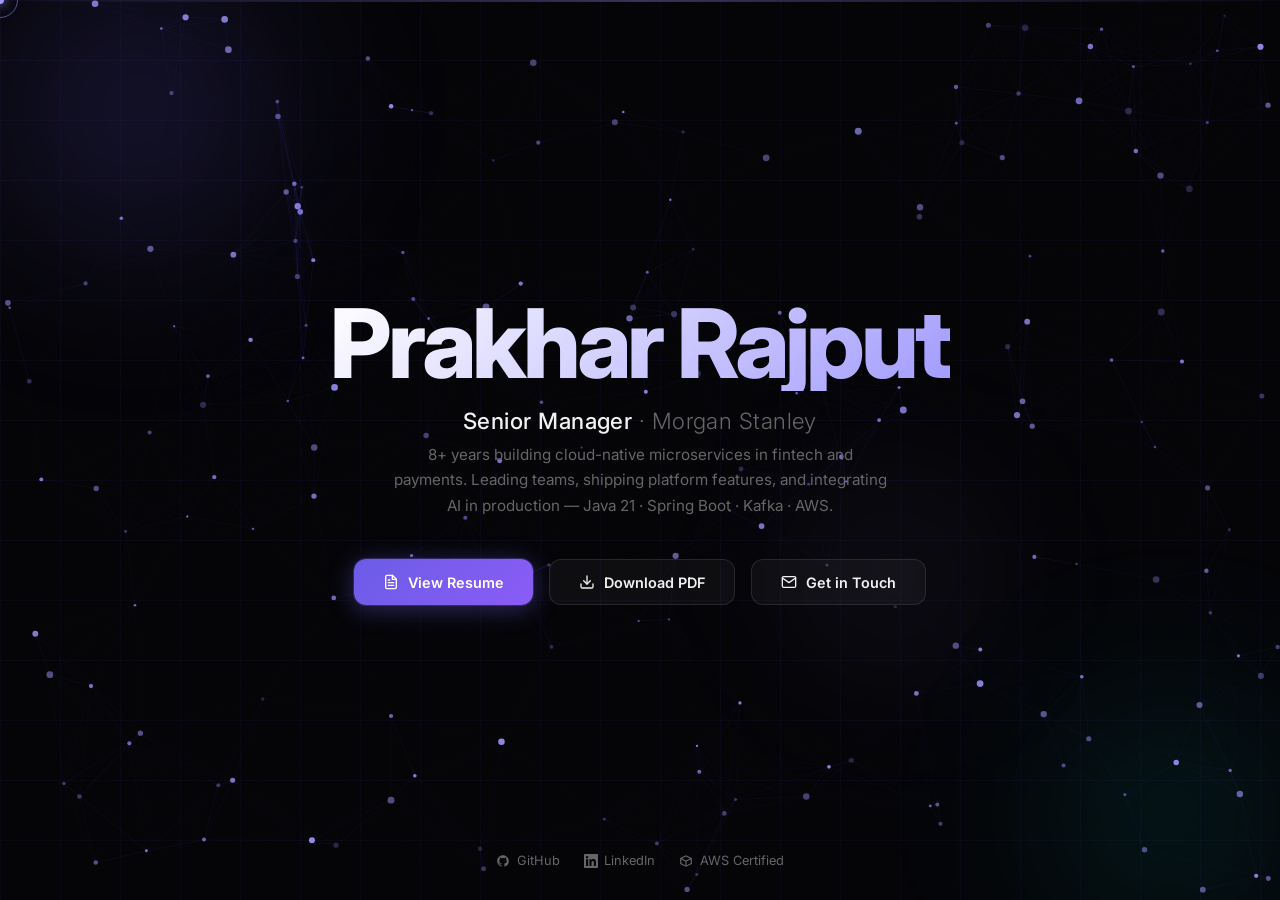
==== commit 9d73c7cd: "update: enhance personal branding and add certifications to resume - Updated title and description i" ====
--- a/public/index.html
+++ b/public/index.html
@@ -3,8 +3,8 @@
 <head>
   <meta charset="UTF-8" />
   <meta name="viewport" content="width=device-width, initial-scale=1.0" />
-  <title>Prakhar Rajput</title>
-  <meta name="description" content="Senior Backend Engineer. Building the future of fintech." />
+  <title>Prakhar Rajput — Senior Manager</title>
+  <meta name="description" content="Senior Backend Engineer & People Manager with 8+ years in fintech. Java, Spring Boot, Kafka, AWS, AI." />
   <link rel="preconnect" href="https://fonts.googleapis.com" />
   <link rel="preconnect" href="https://fonts.gstatic.com" crossorigin />
   <link href="https://fonts.googleapis.com/css2?family=Inter:wght@300;400;500;600;700;800&family=JetBrains+Mono:wght@400;500&display=swap" rel="stylesheet" />
@@ -379,18 +379,23 @@
     <h1 class="hero-name">Prakhar Rajput</h1>
 
     <p class="hero-subtitle">
-      <strong>Senior Backend Engineer</strong> &amp; People Manager
+      <strong>Senior Manager</strong> · Morgan Stanley
     </p>
 
     <p class="hero-tagline">
-      Building high-performance fintech systems at Morgan Stanley.
-      Java · Spring Boot · Kafka · AWS · AI.
+      8+ years building cloud-native microservices in fintech and payments.
+      Leading teams, shipping platform features, and integrating AI in production —
+      Java 21 · Spring Boot · Kafka · AWS.
     </p>
 
     <div class="cta-group">
       <a href="resume.html" class="btn btn-primary">
         <svg viewBox="0 0 24 24" fill="none" stroke="currentColor" stroke-width="2" stroke-linecap="round" stroke-linejoin="round"><path d="M14 2H6a2 2 0 00-2 2v16a2 2 0 002 2h12a2 2 0 002-2V8z"/><polyline points="14 2 14 8 20 8"/><line x1="16" y1="13" x2="8" y2="13"/><line x1="16" y1="17" x2="8" y2="17"/><polyline points="10 9 9 9 8 9"/></svg>
         View Resume
+      </a>
+      <a href="https://drive.google.com/file/d/142mEbwEkqY27lMpRlLbPWL8rWCXYulNN/view?usp=sharing" class="btn btn-ghost" target="_blank" rel="noopener">
+        <svg viewBox="0 0 24 24" fill="none" stroke="currentColor" stroke-width="2" stroke-linecap="round" stroke-linejoin="round"><path d="M21 15v4a2 2 0 01-2 2H5a2 2 0 01-2-2v-4"/><polyline points="7 10 12 15 17 10"/><line x1="12" y1="15" x2="12" y2="3"/></svg>
+        Download PDF
       </a>
       <a href="mailto:prakharrajput2@gmail.com" class="btn btn-ghost">
         <svg viewBox="0 0 24 24" fill="none" stroke="currentColor" stroke-width="2" stroke-linecap="round" stroke-linejoin="round"><path d="M4 4h16c1.1 0 2 .9 2 2v12c0 1.1-.9 2-2 2H4c-1.1 0-2-.9-2-2V6c0-1.1.9-2 2-2z"/><polyline points="22,6 12,13 2,6"/></svg>
@@ -406,6 +411,10 @@
       <a href="https://linkedin.com/in/prakhar27" target="_blank" rel="noopener">
         <svg viewBox="0 0 24 24" fill="currentColor"><path d="M20.447 20.452h-3.554v-5.569c0-1.328-.027-3.037-1.852-3.037-1.853 0-2.136 1.445-2.136 2.939v5.667H9.351V9h3.414v1.561h.046c.477-.9 1.637-1.85 3.37-1.85 3.601 0 4.267 2.37 4.267 5.455v6.286zM5.337 7.433a2.062 2.062 0 01-2.063-2.065 2.064 2.064 0 112.063 2.065zm1.782 13.019H3.555V9h3.564v11.452zM22.225 0H1.771C.792 0 0 .774 0 1.729v20.542C0 23.227.792 24 1.771 24h20.451C23.2 24 24 23.227 24 22.271V1.729C24 .774 23.2 0 22.222 0h.003z"/></svg>
         LinkedIn
+      </a>
+      <a href="https://www.credly.com/badges/96ce648b-a7b7-4765-a15d-2f7dbf0c9419/public_url" target="_blank" rel="noopener">
+        <svg viewBox="0 0 24 24" fill="currentColor"><path d="M12 2L2 7v10l10 5 10-5V7L12 2zm0 2.18l6.9 3.45L12 11.08 5.1 7.63 12 4.18zM4 9.27l7 3.5V19.5l-7-3.5V9.27zm9 10.23v-6.73l7-3.5v6.73l-7 3.5z"/></svg>
+        AWS Certified
       </a>
     </div>
   </div>
